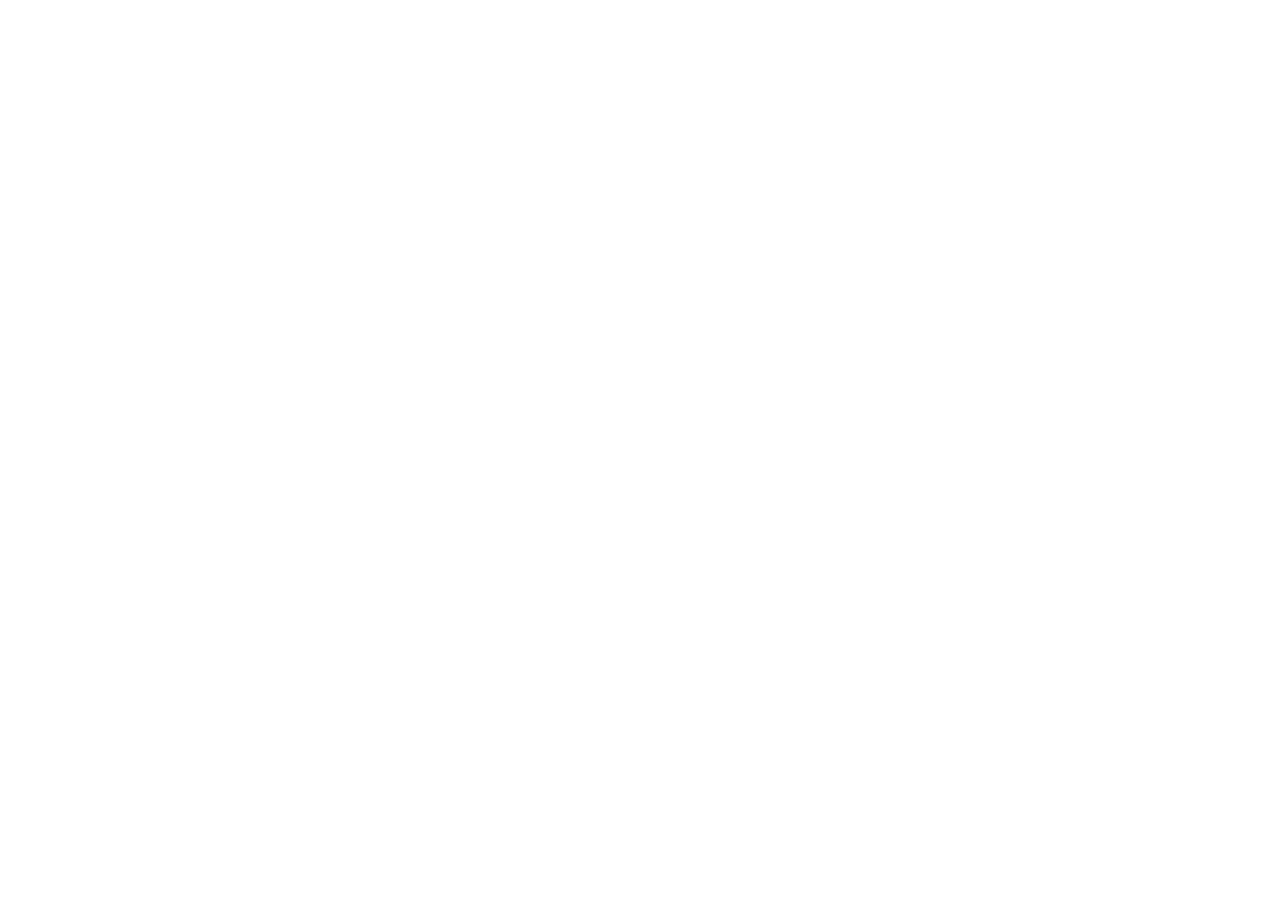
==== youtube.html @ 15f756dc "ATUALIZAR" ====
<!DOCTYPE html>
<html lang="pt-br">
<head>
    <meta charset="UTF-8">
    <link rel="stylesheet" href="youtube.css">
    <meta name="viewport" content="width=device-width, initial-scale=1.0">
    <title>Youtube</title>
</head>
<body>
    <div class="container">
        <header class="header">
            
        </header>
        <main class="main">

        </main>
        <aside class="aside">

        </aside>
        <footer class="footer">

        </footer>  
    </div>
    
</body>
</html>
---- youtube.css ----
body{
    margin: 0;
    font-family: arial, sans-serif;
}
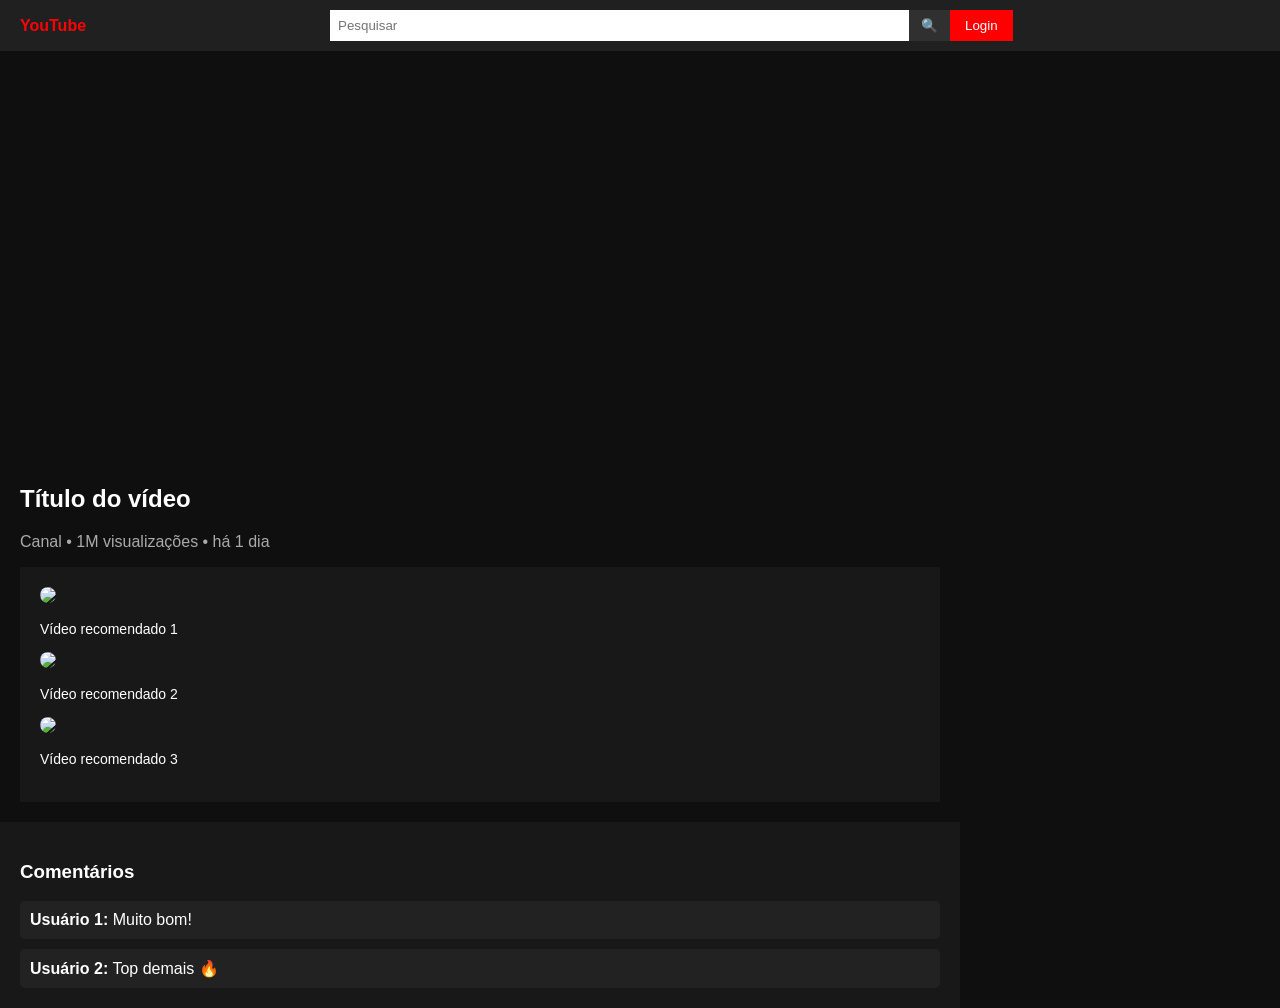
==== commit 5022e5b4: "atualizado" ====
--- a/youtube.html
+++ b/youtube.html
@@ -1,26 +1,77 @@
 <!DOCTYPE html>
 <html lang="pt-br">
 <head>
-    <meta charset="UTF-8">
-    <link rel="stylesheet" href="youtube.css">
-    <meta name="viewport" content="width=device-width, initial-scale=1.0">
-    <title>Youtube</title>
+  <meta charset="UTF-8">
+  <title>Clone YouTube</title>
+  <link rel="stylesheet" href="youtube.css">
 </head>
 <body>
-    <div class="container">
-        <header class="header">
-            
-        </header>
-        <main class="main">
 
-        </main>
-        <aside class="aside">
+  <div class="container">
 
-        </aside>
-        <footer class="footer">
+    <!-- HEADER -->
+    <header class="header">
+      <div class="logo">YouTube</div>
 
-        </footer>  
-    </div>
-    
+      <div class="search">
+        <input type="text" placeholder="Pesquisar">
+        <button>🔍</button>
+      </div>
+
+      <div class="login">
+        <button>Login</button>
+      </div>
+    </header>
+
+    <!-- MAIN -->
+    <main class="main">
+      <div class="video">
+        <iframe 
+          src="https://www.youtube.com/embed/dQw4w9WgXcQ"
+          frameborder="0"
+          allowfullscreen>
+        </iframe>
+
+        <h2>Título do vídeo</h2>
+        <p>Canal • 1M visualizações • há 1 dia</p>
+      </div>
+
+      <!-- SIDEBAR -->
+      <aside class="sidebar">
+
+        <div class="card">
+          <img src="https://i.ytimg.com/vi/dQw4w9WgXcQ/hqdefault.jpg">
+          <p>Vídeo recomendado 1</p>
+        </div>
+
+        <div class="card">
+          <img src="https://i.ytimg.com/vi/3JZ_D3ELwOQ/hqdefault.jpg">
+          <p>Vídeo recomendado 2</p>
+        </div>
+
+        <div class="card">
+          <img src="https://i.ytimg.com/vi/tgbNymZ7vqY/hqdefault.jpg">
+          <p>Vídeo recomendado 3</p>
+        </div>
+
+      </aside>
+    </main>
+
+    <!-- FOOTER -->
+    <footer class="footer">
+      <h3>Comentários</h3>
+
+      <div class="comment">
+        <strong>Usuário 1:</strong> Muito bom!
+      </div>
+
+      <div class="comment">
+        <strong>Usuário 2:</strong> Top demais 🔥
+      </div>
+
+    </footer>
+
+  </div>
+
 </body>
 </html>
--- a/youtube.css
+++ b/youtube.css
@@ -1,4 +1,116 @@
-body{
-    margin: 0;
-    font-family: arial, sans-serif;
+body {
+  margin: 0;
+  font-family: Arial, sans-serif;
+  background: #0f0f0f;
+  color: white;
+}
+
+.container {
+  display: grid;
+  grid-template-areas:
+    "header header"
+    "main sidebar"
+    "footer sidebar";
+
+  grid-template-columns: 3fr 1fr;
+  grid-template-rows: auto 1fr auto;
+
+  height: 100vh;
+}
+
+/* HEADER */
+.header {
+  grid-area: header;
+  display: grid;
+  grid-template-columns: 1fr 2fr 1fr;
+  align-items: center;
+  padding: 10px 20px;
+  background: #202020;
+}
+
+.logo {
+  font-weight: bold;
+  color: red;
+}
+
+.search {
+  display: flex;
+}
+
+.search input {
+  width: 100%;
+  padding: 8px;
+  border: none;
+  outline: none;
+}
+
+.search button {
+  padding: 8px 12px;
+  border: none;
+  background: #303030;
+  color: white;
+  cursor: pointer;
+}
+
+.login button {
+  padding: 8px 15px;
+  background: red;
+  border: none;
+  color: white;
+  cursor: pointer;
+}
+
+/* MAIN */
+.main {
+  grid-area: main;
+  padding: 20px;
+}
+
+.video iframe {
+  width: 100%;
+  height: 400px;
+  border-radius: 10px;
+}
+
+.video h2 {
+  margin-top: 10px;
+}
+
+.video p {
+  color: #aaa;
+}
+
+/* SIDEBAR */
+.sidebar {
+  grid-area: sidebar;
+  padding: 20px;
+  background: #181818;
+}
+
+.card {
+  margin-bottom: 15px;
+  cursor: pointer;
+}
+
+.card img {
+  width: 100%;
+  border-radius: 8px;
+}
+
+.card p {
+  font-size: 14px;
+}
+
+/* FOOTER */
+.footer {
+  grid-area: footer;
+  padding: 20px;
+  background: #181818;
+}
+
+.comment {
+  margin-top: 10px;
+  padding: 10px;
+  background: #222;
+  border-radius: 5px;
 }
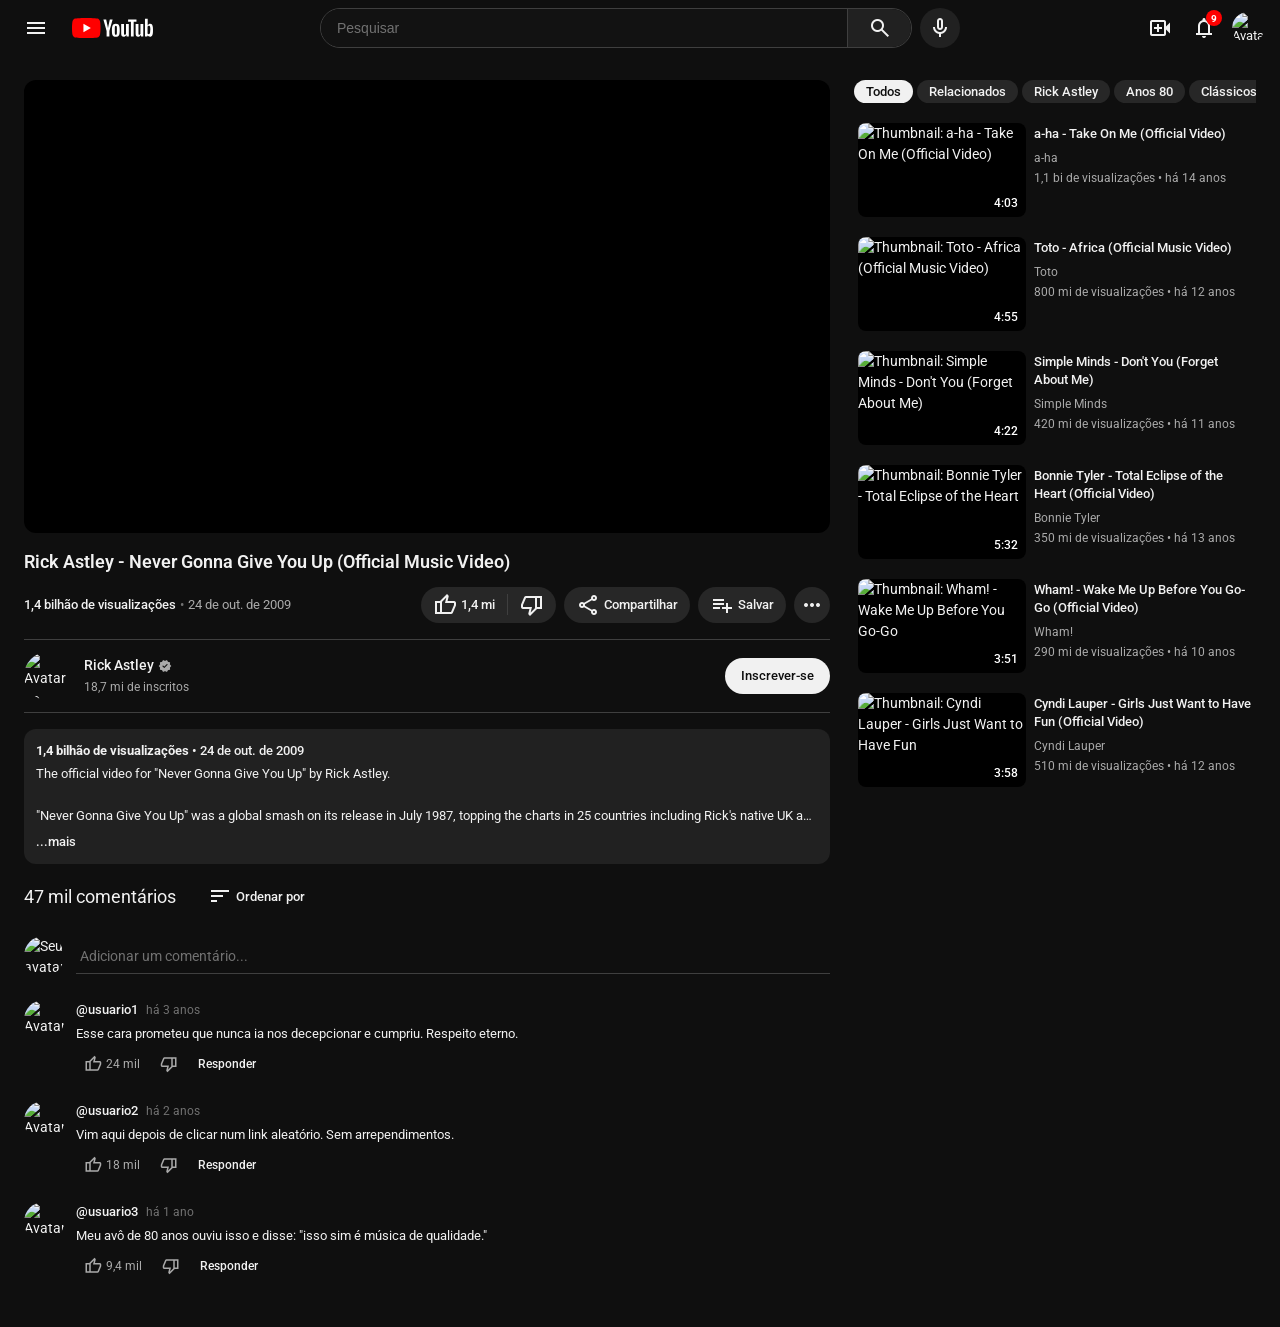
==== commit 7a5b5a15: "refactor: melhoria completa do clone YouTube - Reescrita total do HTML com semântica correta (nav, m" ====
--- a/youtube.html
+++ b/youtube.html
@@ -1,77 +1,689 @@
 <!DOCTYPE html>
-<html lang="pt-br">
+<!--
+  ============================================================
+  Clone YouTube — Página de Reprodução de Vídeo
+  ============================================================
+  Autor: matheuscerquei
+  Descrição: Recriação fiel da interface do YouTube (modo escuro),
+             incluindo navbar, player, informações do canal,
+             ações (like/dislike/compartilhar), sidebar de
+             vídeos recomendados e seção de comentários.
+  Tecnologias: HTML5 semântico + CSS3 (arquivo youtube.css)
+  ============================================================
+-->
+<html lang="pt-BR">
 <head>
+  <!-- Codificação de caracteres e compatibilidade com navegadores modernos -->
   <meta charset="UTF-8">
-  <title>Clone YouTube</title>
+  <meta name="viewport" content="width=device-width, initial-scale=1.0">
+
+  <!-- Título da aba do navegador -->
+  <title>Rick Astley - Never Gonna Give You Up — YouTube</title>
+
+  <!-- Ícone da aba (favicon) usando a logo oficial do YouTube via CDN -->
+  <link rel="icon" href="https://www.youtube.com/favicon.ico" type="image/x-icon">
+
+  <!-- Fonte Roboto, usada pelo YouTube, importada do Google Fonts -->
+  <link rel="preconnect" href="https://fonts.googleapis.com">
+  <link rel="stylesheet" href="https://fonts.googleapis.com/css2?family=Roboto:wght@300;400;500;700&display=swap">
+
+  <!-- Ícones Material Symbols (Google Icons), utilizados nos botões da interface -->
+  <link rel="stylesheet" href="https://fonts.googleapis.com/css2?family=Material+Symbols+Outlined:opsz,wght,FILL,GRAD@20..48,100..700,0..1,-50..200">
+
+  <!-- Folha de estilos principal do projeto -->
   <link rel="stylesheet" href="youtube.css">
 </head>
+
 <body>
 
-  <div class="container">
-
-    <!-- HEADER -->
-    <header class="header">
-      <div class="logo">YouTube</div>
-
-      <div class="search">
-        <input type="text" placeholder="Pesquisar">
-        <button>🔍</button>
+  <!-- ============================================================
+       NAVBAR — Barra de navegação superior fixa
+       Contém: menu hambúrguer, logo, barra de pesquisa e ações do usuário
+       ============================================================ -->
+  <nav class="navbar" role="navigation" aria-label="Navegação principal">
+
+    <!-- Lado esquerdo: botão de menu e logo do YouTube -->
+    <div class="navbar__left">
+      <!-- Botão hambúrguer que abre/fecha o menu lateral (sidebar de navegação) -->
+      <button class="navbar__menu-btn" aria-label="Menu principal" title="Menu principal">
+        <span class="material-symbols-outlined">menu</span>
+      </button>
+
+      <!-- Logo do YouTube: ícone SVG vermelho + texto "YouTube" -->
+      <a href="#" class="navbar__logo" aria-label="YouTube - Página inicial">
+        <!-- Ícone SVG da logo do YouTube (triângulo de play dentro de retângulo vermelho) -->
+        <svg class="navbar__logo-icon" viewBox="0 0 90 20" aria-hidden="true">
+          <g>
+            <!-- Retângulo vermelho arredondado -->
+            <path fill="#FF0000" d="M27.9727 3.12324C27.6435 1.89323 26.6768 0.926623 25.4468 0.597366C23.2197 2.24288e-07 14.285 0 14.285 0C14.285 0 5.35042 2.24288e-07 3.12323 0.597366C1.89323 0.926623 0.926623 1.89323 0.597366 3.12324C2.24288e-07 5.35042 0 10 0 10C0 10 2.24288e-07 14.6496 0.597366 16.8768C0.926623 18.1068 1.89323 19.0734 3.12323 19.4026C5.35042 20 14.285 20 14.285 20C14.285 20 23.2197 20 25.4468 19.4026C26.6768 19.0734 27.6435 18.1068 27.9727 16.8768C28.5701 14.6496 28.5701 10 28.5701 10C28.5701 10 28.5677 5.35042 27.9727 3.12324Z"/>
+            <!-- Triângulo branco de play -->
+            <path fill="#FFFFFF" d="M11.4253 14.2854L18.8477 10.0004L11.4253 5.71533V14.2854Z"/>
+          </g>
+          <!-- Texto "YouTube" ao lado do ícone -->
+          <g fill="#FFFFFF">
+            <path d="M34.6024 13.0036L31.3945 1.41846H34.1932L35.3174 6.6701C35.6043 7.96361 35.8136 9.06662 35.95 9.97913H36.0323C36.1264 9.32532 36.3381 8.22937 36.665 6.68892L37.8291 1.41846H40.6278L37.3799 13.0036V18.561H34.6001V13.0036H34.6024Z"/>
+            <path d="M41.4697 18.1937C40.9053 17.8127 40.5031 17.22 40.2632 16.4157C40.0257 15.6114 39.9058 14.5437 39.9058 13.2078V11.3898C39.9058 10.0422 40.0422 8.96111 40.315 8.14562C40.5878 7.33013 41.0135 6.73138 41.592 6.35937C42.1706 5.98735 42.9302 5.80135 43.871 5.80135C44.7976 5.80135 45.5384 5.98735 46.0981 6.35937C46.6555 6.73138 47.0647 7.33013 47.3233 8.14562C47.5819 8.96111 47.7113 10.0422 47.7113 11.3898V13.2078C47.7113 14.5437 47.5842 15.6161 47.3303 16.4251C47.0764 17.2365 46.6695 17.8292 46.1097 18.2049C45.5476 18.5829 44.7976 18.7713 43.8569 18.7713C42.8862 18.7736 42.1211 18.5806 41.4697 18.1937ZM44.6353 16.2323C44.7999 15.8231 44.8822 15.1575 44.8822 14.2309V10.3292C44.8822 9.43077 44.7999 8.77225 44.6353 8.35078C44.4731 7.9293 44.2026 7.71806 43.8357 7.71806C43.4781 7.71806 43.2169 7.9293 43.0499 8.35078C42.8829 8.77225 42.7982 9.43077 42.7982 10.3292V14.2309C42.7982 15.1575 42.8759 15.8254 43.0287 16.2323C43.1816 16.6415 43.4451 16.8473 43.8169 16.8473C44.2026 16.8473 44.4708 16.6415 44.6353 16.2323Z"/>
+            <path d="M56.8154 18.5634H54.6094L54.3648 17.03H54.3037C53.7039 18.1871 52.8055 18.7656 51.6061 18.7656C50.7759 18.7656 50.1621 18.4928 49.767 17.9496C49.3719 17.4039 49.1743 16.5526 49.1743 15.3955V6.03751H51.9942V15.2308C51.9942 15.7906 52.0553 16.188 52.1776 16.4256C52.2999 16.6631 52.5045 16.783 52.7914 16.783C53.036 16.783 53.2712 16.7078 53.497 16.5573C53.7228 16.4067 53.8874 16.2162 53.9979 15.9858V6.03516H56.8154V18.5634Z"/>
+            <path d="M64.4755 3.68758H61.6768V18.5629H58.9181V3.68758H56.1194V1.42041H64.4755V3.68758Z"/>
+            <path d="M71.2768 18.5634H69.0708L68.8262 17.03H68.7651C68.1654 18.1871 67.267 18.7656 66.0675 18.7656C65.2373 18.7656 64.6235 18.4928 64.2284 17.9496C63.8333 17.4039 63.6357 16.5526 63.6357 15.3955V6.03751H66.4556V15.2308C66.4556 15.7906 66.5167 16.188 66.639 16.4256C66.7613 16.6631 66.9659 16.783 67.2529 16.783C67.4974 16.783 67.7326 16.7078 67.9584 16.5573C68.1842 16.4067 68.3488 16.2162 68.4593 15.9858V6.03516H71.2768V18.5634Z"/>
+            <path d="M80.609 8.0387C80.4373 7.24849 80.1621 6.67134 79.7812 6.31012C79.4002 5.94891 78.8757 5.7683 78.2078 5.7683C77.6904 5.7683 77.2059 5.91616 76.7567 6.21187C76.3075 6.50758 75.9594 6.89937 75.7148 7.38727H75.6937V0.785645H72.9773V18.5608H75.3056L75.5925 17.3755H75.6537C75.8724 17.7988 76.1993 18.1304 76.6344 18.3703C77.0695 18.6102 77.554 18.7289 78.0855 18.7289C79.1064 18.7289 79.8435 18.2339 80.2996 17.2414C80.7557 16.2512 80.9838 14.7165 80.9838 12.6352V11.3898C80.9814 9.94167 80.8591 8.82892 80.609 8.0387ZM78.1921 12.4727C78.1921 13.3993 78.1475 14.1372 78.0584 14.6798C77.9693 15.2247 77.8094 15.6171 77.5783 15.8594C77.3495 16.1017 77.0412 16.2229 76.6580 16.2229C76.4299 16.2229 76.2161 16.1712 76.0185 16.0703C75.8209 15.9694 75.6584 15.8165 75.5337 15.6076V8.93113C75.6396 8.59079 75.8268 8.30919 76.0985 8.09089C76.3679 7.87259 76.6626 7.76344 76.9824 7.76344C77.3541 7.76344 77.6351 7.88671 77.8256 8.13325C78.0161 8.37979 78.1475 8.79420 78.2231 9.38054C78.2987 9.96687 78.3363 10.8207 78.3363 11.9401L78.1921 12.4727Z"/>
+          </g>
+        </svg>
+      </a>
+    </div>
+
+    <!-- Centro: barra de pesquisa com botão de busca e microfone -->
+    <div class="navbar__center">
+      <form class="navbar__search" role="search" aria-label="Pesquisar no YouTube">
+        <!-- Campo de texto para digitar a pesquisa -->
+        <input
+          class="navbar__search-input"
+          type="search"
+          placeholder="Pesquisar"
+          aria-label="Pesquisar"
+          autocomplete="off"
+        >
+        <!-- Botão de envio da pesquisa -->
+        <button class="navbar__search-btn" type="submit" aria-label="Pesquisar">
+          <span class="material-symbols-outlined">search</span>
+        </button>
+      </form>
+
+      <!-- Botão de pesquisa por voz (microfone) -->
+      <button class="navbar__mic-btn" aria-label="Pesquisar com sua voz" title="Pesquisar com sua voz">
+        <span class="material-symbols-outlined">mic</span>
+      </button>
+    </div>
+
+    <!-- Lado direito: ações do usuário (criar, notificações, perfil) -->
+    <div class="navbar__right">
+      <!-- Botão para criar/enviar vídeo -->
+      <button class="navbar__icon-btn" aria-label="Criar" title="Criar">
+        <span class="material-symbols-outlined">video_call</span>
+      </button>
+
+      <!-- Botão de notificações com badge de contagem -->
+      <button class="navbar__icon-btn navbar__icon-btn--notification" aria-label="Notificações" title="Notificações">
+        <span class="material-symbols-outlined">notifications</span>
+        <!-- Badge indicando quantidade de notificações não lidas -->
+        <span class="navbar__notification-badge" aria-label="9 notificações não lidas">9</span>
+      </button>
+
+      <!-- Avatar do usuário (foto de perfil) -->
+      <button class="navbar__avatar" aria-label="Conta do Google: Usuário" title="Conta do Google">
+        <!-- Imagem de avatar genérica; em produção seria a foto do usuário logado -->
+        <img
+          src="https://yt3.ggpht.com/ytc/AIdro_kVbGiJMNHNpMnMNGqCQPGLFGDKFEuL_-YkTsJf=s32-c-k-c0x00ffffff-no-rj"
+          alt="Avatar do usuário"
+          width="32"
+          height="32"
+        >
+      </button>
+    </div>
+  </nav>
+  <!-- FIM DA NAVBAR -->
+
+
+  <!-- ============================================================
+       LAYOUT PRINCIPAL — Área de conteúdo abaixo da navbar
+       Dividida em: coluna principal (vídeo + info) e sidebar (recomendados)
+       ============================================================ -->
+  <div class="layout">
+
+    <!-- ============================================================
+         COLUNA PRINCIPAL — Player de vídeo, informações e comentários
+         ============================================================ -->
+    <main class="main-content" role="main">
+
+      <!-- ---- PLAYER DE VÍDEO ---- -->
+      <section class="player" aria-label="Player de vídeo">
+        <!--
+          Iframe do YouTube embed.
+          - allow: permissões necessárias para o player funcionar corretamente
+          - allowfullscreen: permite tela cheia
+          - loading="lazy": carrega o iframe somente quando visível (performance)
+        -->
+        <iframe
+          class="player__iframe"
+          src="https://www.youtube.com/embed/dQw4w9WgXcQ?rel=0&modestbranding=1"
+          title="Rick Astley - Never Gonna Give You Up (Official Music Video)"
+          allow="accelerometer; autoplay; clipboard-write; encrypted-media; gyroscope; picture-in-picture; web-share"
+          allowfullscreen
+          loading="lazy"
+        ></iframe>
+      </section>
+      <!-- FIM DO PLAYER -->
+
+
+      <!-- ---- INFORMAÇÕES DO VÍDEO ---- -->
+      <section class="video-info" aria-label="Informações do vídeo">
+
+        <!-- Título do vídeo -->
+        <h1 class="video-info__title">
+          Rick Astley - Never Gonna Give You Up (Official Music Video)
+        </h1>
+
+        <!-- Linha de metadados: visualizações, data e botões de ação -->
+        <div class="video-info__meta-row">
+
+          <!-- Metadados: visualizações e data de publicação -->
+          <div class="video-info__stats">
+            <span class="video-info__views">1,4 bilhão de visualizações</span>
+            <span class="video-info__separator" aria-hidden="true">•</span>
+            <span class="video-info__date">24 de out. de 2009</span>
+          </div>
+
+          <!-- Botões de ação: like, dislike, compartilhar, salvar, mais opções -->
+          <div class="video-info__actions" role="group" aria-label="Ações do vídeo">
+
+            <!-- Grupo like/dislike (ficam juntos no mesmo pill) -->
+            <div class="action-pill" role="group" aria-label="Avaliar vídeo">
+              <!-- Botão de curtir (like) -->
+              <button class="action-pill__btn action-pill__btn--like" aria-label="Gostei" title="Gostei deste vídeo">
+                <span class="material-symbols-outlined" aria-hidden="true">thumb_up</span>
+                <span class="action-pill__label">1,4 mi</span>
+              </button>
+              <!-- Divisor visual entre like e dislike -->
+              <div class="action-pill__divider" aria-hidden="true"></div>
+              <!-- Botão de não curtir (dislike) -->
+              <button class="action-pill__btn action-pill__btn--dislike" aria-label="Não gostei" title="Não gostei deste vídeo">
+                <span class="material-symbols-outlined" aria-hidden="true">thumb_down</span>
+              </button>
+            </div>
+
+            <!-- Botão de compartilhar -->
+            <button class="action-btn" aria-label="Compartilhar" title="Compartilhar">
+              <span class="material-symbols-outlined" aria-hidden="true">share</span>
+              <span class="action-btn__label">Compartilhar</span>
+            </button>
+
+            <!-- Botão de salvar em playlist -->
+            <button class="action-btn" aria-label="Salvar" title="Salvar em playlist">
+              <span class="material-symbols-outlined" aria-hidden="true">playlist_add</span>
+              <span class="action-btn__label">Salvar</span>
+            </button>
+
+            <!-- Botão de mais opções (...) -->
+            <button class="action-btn action-btn--icon-only" aria-label="Mais ações" title="Mais ações">
+              <span class="material-symbols-outlined" aria-hidden="true">more_horiz</span>
+            </button>
+
+          </div>
+        </div>
+      </section>
+      <!-- FIM DAS INFORMAÇÕES DO VÍDEO -->
+
+
+      <!-- ---- INFORMAÇÕES DO CANAL ---- -->
+      <section class="channel-info" aria-label="Informações do canal">
+
+        <!-- Avatar e nome do canal -->
+        <div class="channel-info__left">
+          <!-- Foto de perfil do canal -->
+          <a href="#" class="channel-info__avatar-link" aria-label="Canal: Rick Astley">
+            <img
+              class="channel-info__avatar"
+              src="https://yt3.ggpht.com/ytc/AIdro_m3GjrpnLEBVKVGQGGpq8SXBSaHbN_Ue-Qdl2Gy=s48-c-k-c0x00ffffff-no-rj"
+              alt="Avatar do canal Rick Astley"
+              width="48"
+              height="48"
+            >
+          </a>
+
+          <!-- Nome do canal e contagem de inscritos -->
+          <div class="channel-info__details">
+            <a href="#" class="channel-info__name" aria-label="Canal Rick Astley">
+              Rick Astley
+              <!-- Ícone de canal verificado -->
+              <span class="material-symbols-outlined channel-info__verified" aria-label="Canal verificado" title="Canal verificado">verified</span>
+            </a>
+            <span class="channel-info__subscribers">18,7 mi de inscritos</span>
+          </div>
+        </div>
+
+        <!-- Botão de inscrever-se -->
+        <div class="channel-info__right">
+          <button class="subscribe-btn" aria-label="Inscrever-se no canal Rick Astley">
+            Inscrever-se
+          </button>
+        </div>
+
+      </section>
+      <!-- FIM DAS INFORMAÇÕES DO CANAL -->
+
+
+      <!-- ---- DESCRIÇÃO DO VÍDEO ---- -->
+      <section class="description" aria-label="Descrição do vídeo">
+        <!-- Caixa de descrição expansível (clicável para mostrar mais) -->
+        <div class="description__box" id="descriptionBox" role="button" tabindex="0" aria-expanded="false" aria-label="Expandir descrição">
+
+          <!-- Linha de metadados resumidos dentro da descrição -->
+          <p class="description__meta">
+            <strong>1,4 bilhão de visualizações</strong>
+            <span aria-hidden="true"> • </span>
+            <span>24 de out. de 2009</span>
+          </p>
+
+          <!-- Texto da descrição (truncado por padrão via CSS) -->
+          <p class="description__text">
+            The official video for "Never Gonna Give You Up" by Rick Astley.<br><br>
+            "Never Gonna Give You Up" was a global smash on its release in July 1987, topping the charts in 25 countries including Rick's native UK and the US Billboard Hot 100. It also won the Brit Award for Best British Single in 1988.<br><br>
+            Subscribe to the official Rick Astley YouTube channel: <a href="#" class="description__link">https://RickAstley.lnk.to/YTSubID</a><br><br>
+            Follow Rick Astley:<br>
+            Facebook: <a href="#" class="description__link">https://RickAstley.lnk.to/FBFollowID</a><br>
+            Twitter/X: <a href="#" class="description__link">https://RickAstley.lnk.to/TwitterID</a><br>
+            Instagram: <a href="#" class="description__link">https://RickAstley.lnk.to/InstagramID</a>
+          </p>
+
+          <!-- Botão "mostrar mais" / "mostrar menos" -->
+          <button class="description__toggle" aria-controls="descriptionBox" onclick="toggleDescription()">
+            <span class="description__toggle-text">...mais</span>
+          </button>
+        </div>
+      </section>
+      <!-- FIM DA DESCRIÇÃO -->
+
+
+      <!-- ---- SEÇÃO DE COMENTÁRIOS ---- -->
+      <section class="comments" aria-label="Comentários">
+
+        <!-- Cabeçalho da seção com contagem e ordenação -->
+        <div class="comments__header">
+          <h2 class="comments__count">47 mil comentários</h2>
+          <!-- Botão de ordenação dos comentários -->
+          <button class="comments__sort-btn" aria-label="Ordenar comentários">
+            <span class="material-symbols-outlined" aria-hidden="true">sort</span>
+            Ordenar por
+          </button>
+        </div>
+
+        <!-- Campo para adicionar um novo comentário -->
+        <div class="comments__add">
+          <!-- Avatar do usuário logado -->
+          <img
+            class="comments__user-avatar"
+            src="https://yt3.ggpht.com/ytc/AIdro_kVbGiJMNHNpMnMNGqCQPGLFGDKFEuL_-YkTsJf=s32-c-k-c0x00ffffff-no-rj"
+            alt="Seu avatar"
+            width="40"
+            height="40"
+          >
+          <!-- Input de texto para digitar o comentário -->
+          <input
+            class="comments__input"
+            type="text"
+            placeholder="Adicionar um comentário..."
+            aria-label="Adicionar um comentário"
+          >
+        </div>
+
+        <!-- Lista de comentários -->
+        <ul class="comments__list" aria-label="Lista de comentários">
+
+          <!-- ---- Comentário 1 ---- -->
+          <li class="comment-item">
+            <!-- Avatar do autor do comentário -->
+            <img
+              class="comment-item__avatar"
+              src="https://yt3.ggpht.com/ytc/AIdro_nJCBdnLBBVBjZAGzLh9kKHKJFMSqYHVBCCRoI=s32-c-k-c0x00ffffff-no-rj"
+              alt="Avatar de @usuario1"
+              width="40"
+              height="40"
+            >
+            <!-- Conteúdo do comentário -->
+            <div class="comment-item__body">
+              <!-- Linha de cabeçalho: nome do usuário e data -->
+              <div class="comment-item__header">
+                <span class="comment-item__author">@usuario1</span>
+                <span class="comment-item__date">há 3 anos</span>
+              </div>
+              <!-- Texto do comentário -->
+              <p class="comment-item__text">
+                Esse cara prometeu que nunca ia nos decepcionar e cumpriu. Respeito eterno.
+              </p>
+              <!-- Ações do comentário: like, dislike e responder -->
+              <div class="comment-item__actions">
+                <button class="comment-item__action-btn" aria-label="Gostei deste comentário">
+                  <span class="material-symbols-outlined" aria-hidden="true">thumb_up</span>
+                  <span>24 mil</span>
+                </button>
+                <button class="comment-item__action-btn" aria-label="Não gostei deste comentário">
+                  <span class="material-symbols-outlined" aria-hidden="true">thumb_down</span>
+                </button>
+                <button class="comment-item__reply-btn">Responder</button>
+              </div>
+            </div>
+          </li>
+          <!-- FIM DO COMENTÁRIO 1 -->
+
+          <!-- ---- Comentário 2 ---- -->
+          <li class="comment-item">
+            <img
+              class="comment-item__avatar"
+              src="https://yt3.ggpht.com/ytc/AIdro_m8KkNvhBQQHDDSJLzA4Kn2FkFHNpMnMNGqCQPG=s32-c-k-c0x00ffffff-no-rj"
+              alt="Avatar de @usuario2"
+              width="40"
+              height="40"
+            >
+            <div class="comment-item__body">
+              <div class="comment-item__header">
+                <span class="comment-item__author">@usuario2</span>
+                <span class="comment-item__date">há 2 anos</span>
+              </div>
+              <p class="comment-item__text">
+                Vim aqui depois de clicar num link aleatório. Sem arrependimentos.
+              </p>
+              <div class="comment-item__actions">
+                <button class="comment-item__action-btn" aria-label="Gostei deste comentário">
+                  <span class="material-symbols-outlined" aria-hidden="true">thumb_up</span>
+                  <span>18 mil</span>
+                </button>
+                <button class="comment-item__action-btn" aria-label="Não gostei deste comentário">
+                  <span class="material-symbols-outlined" aria-hidden="true">thumb_down</span>
+                </button>
+                <button class="comment-item__reply-btn">Responder</button>
+              </div>
+            </div>
+          </li>
+          <!-- FIM DO COMENTÁRIO 2 -->
+
+          <!-- ---- Comentário 3 ---- -->
+          <li class="comment-item">
+            <img
+              class="comment-item__avatar"
+              src="https://yt3.ggpht.com/ytc/AIdro_nJCBdnLBBVBjZAGzLh9kKHKJFMSqYHVBCCRoI=s32-c-k-c0x00ffffff-no-rj"
+              alt="Avatar de @usuario3"
+              width="40"
+              height="40"
+            >
+            <div class="comment-item__body">
+              <div class="comment-item__header">
+                <span class="comment-item__author">@usuario3</span>
+                <span class="comment-item__date">há 1 ano</span>
+              </div>
+              <p class="comment-item__text">
+                Meu avô de 80 anos ouviu isso e disse: "isso sim é música de qualidade."
+              </p>
+              <div class="comment-item__actions">
+                <button class="comment-item__action-btn" aria-label="Gostei deste comentário">
+                  <span class="material-symbols-outlined" aria-hidden="true">thumb_up</span>
+                  <span>9,4 mil</span>
+                </button>
+                <button class="comment-item__action-btn" aria-label="Não gostei deste comentário">
+                  <span class="material-symbols-outlined" aria-hidden="true">thumb_down</span>
+                </button>
+                <button class="comment-item__reply-btn">Responder</button>
+              </div>
+            </div>
+          </li>
+          <!-- FIM DO COMENTÁRIO 3 -->
+
+        </ul>
+      </section>
+      <!-- FIM DOS COMENTÁRIOS -->
+
+    </main>
+    <!-- FIM DA COLUNA PRINCIPAL -->
+
+
+    <!-- ============================================================
+         SIDEBAR — Vídeos recomendados / relacionados
+         ============================================================ -->
+    <aside class="sidebar" role="complementary" aria-label="Vídeos recomendados">
+
+      <!-- Filtros de categoria (chips de navegação) -->
+      <div class="sidebar__chips" role="list" aria-label="Filtros de vídeos relacionados">
+        <button class="chip chip--active" role="listitem">Todos</button>
+        <button class="chip" role="listitem">Relacionados</button>
+        <button class="chip" role="listitem">Rick Astley</button>
+        <button class="chip" role="listitem">Anos 80</button>
+        <button class="chip" role="listitem">Clássicos</button>
       </div>
 
-      <div class="login">
-        <button>Login</button>
-      </div>
-    </header>
-
-    <!-- MAIN -->
-    <main class="main">
-      <div class="video">
-        <iframe 
-          src="https://www.youtube.com/embed/dQw4w9WgXcQ"
-          frameborder="0"
-          allowfullscreen>
-        </iframe>
-
-        <h2>Título do vídeo</h2>
-        <p>Canal • 1M visualizações • há 1 dia</p>
-      </div>
-
-      <!-- SIDEBAR -->
-      <aside class="sidebar">
-
-        <div class="card">
-          <img src="https://i.ytimg.com/vi/dQw4w9WgXcQ/hqdefault.jpg">
-          <p>Vídeo recomendado 1</p>
-        </div>
-
-        <div class="card">
-          <img src="https://i.ytimg.com/vi/3JZ_D3ELwOQ/hqdefault.jpg">
-          <p>Vídeo recomendado 2</p>
-        </div>
-
-        <div class="card">
-          <img src="https://i.ytimg.com/vi/tgbNymZ7vqY/hqdefault.jpg">
-          <p>Vídeo recomendado 3</p>
-        </div>
-
-      </aside>
-    </main>
-
-    <!-- FOOTER -->
-    <footer class="footer">
-      <h3>Comentários</h3>
-
-      <div class="comment">
-        <strong>Usuário 1:</strong> Muito bom!
-      </div>
-
-      <div class="comment">
-        <strong>Usuário 2:</strong> Top demais 🔥
-      </div>
-
-    </footer>
+      <!--
+        Lista de vídeos recomendados.
+        Cada card contém: thumbnail, título, nome do canal, visualizações e data.
+        Estrutura fiel ao layout de sidebar do YouTube.
+      -->
+
+      <!-- ---- Card de vídeo recomendado 1 ---- -->
+      <article class="rec-card" aria-label="Vídeo recomendado: Take On Me">
+        <a href="#" class="rec-card__thumb-link" tabindex="-1" aria-hidden="true">
+          <!-- Thumbnail do vídeo recomendado -->
+          <div class="rec-card__thumb-wrapper">
+            <img
+              class="rec-card__thumb"
+              src="https://i.ytimg.com/vi/djV11Xbc914/hqdefault.jpg"
+              alt="Thumbnail: a-ha - Take On Me (Official Video)"
+              loading="lazy"
+            >
+            <!-- Duração do vídeo exibida sobre a thumbnail -->
+            <span class="rec-card__duration" aria-label="Duração: 4 minutos e 3 segundos">4:03</span>
+          </div>
+        </a>
+        <!-- Informações textuais do vídeo -->
+        <div class="rec-card__info">
+          <a href="#" class="rec-card__title">a-ha - Take On Me (Official Video)</a>
+          <a href="#" class="rec-card__channel">a-ha</a>
+          <p class="rec-card__meta">
+            <span>1,1 bi de visualizações</span>
+            <span aria-hidden="true"> • </span>
+            <span>há 14 anos</span>
+          </p>
+        </div>
+      </article>
+
+      <!-- ---- Card de vídeo recomendado 2 ---- -->
+      <article class="rec-card" aria-label="Vídeo recomendado: Toto Africa">
+        <a href="#" class="rec-card__thumb-link" tabindex="-1" aria-hidden="true">
+          <div class="rec-card__thumb-wrapper">
+            <img
+              class="rec-card__thumb"
+              src="https://i.ytimg.com/vi/FTQbiNvZqaY/hqdefault.jpg"
+              alt="Thumbnail: Toto - Africa (Official Music Video)"
+              loading="lazy"
+            >
+            <span class="rec-card__duration" aria-label="Duração: 4 minutos e 55 segundos">4:55</span>
+          </div>
+        </a>
+        <div class="rec-card__info">
+          <a href="#" class="rec-card__title">Toto - Africa (Official Music Video)</a>
+          <a href="#" class="rec-card__channel">Toto</a>
+          <p class="rec-card__meta">
+            <span>800 mi de visualizações</span>
+            <span aria-hidden="true"> • </span>
+            <span>há 12 anos</span>
+          </p>
+        </div>
+      </article>
+
+      <!-- ---- Card de vídeo recomendado 3 ---- -->
+      <article class="rec-card" aria-label="Vídeo recomendado: Don't You Forget About Me">
+        <a href="#" class="rec-card__thumb-link" tabindex="-1" aria-hidden="true">
+          <div class="rec-card__thumb-wrapper">
+            <img
+              class="rec-card__thumb"
+              src="https://i.ytimg.com/vi/CdqoNKCCt7A/hqdefault.jpg"
+              alt="Thumbnail: Simple Minds - Don't You (Forget About Me)"
+              loading="lazy"
+            >
+            <span class="rec-card__duration" aria-label="Duração: 4 minutos e 22 segundos">4:22</span>
+          </div>
+        </a>
+        <div class="rec-card__info">
+          <a href="#" class="rec-card__title">Simple Minds - Don't You (Forget About Me)</a>
+          <a href="#" class="rec-card__channel">Simple Minds</a>
+          <p class="rec-card__meta">
+            <span>420 mi de visualizações</span>
+            <span aria-hidden="true"> • </span>
+            <span>há 11 anos</span>
+          </p>
+        </div>
+      </article>
+
+      <!-- ---- Card de vídeo recomendado 4 ---- -->
+      <article class="rec-card" aria-label="Vídeo recomendado: Total Eclipse of the Heart">
+        <a href="#" class="rec-card__thumb-link" tabindex="-1" aria-hidden="true">
+          <div class="rec-card__thumb-wrapper">
+            <img
+              class="rec-card__thumb"
+              src="https://i.ytimg.com/vi/lcOxhH8N3Bo/hqdefault.jpg"
+              alt="Thumbnail: Bonnie Tyler - Total Eclipse of the Heart"
+              loading="lazy"
+            >
+            <span class="rec-card__duration" aria-label="Duração: 5 minutos e 32 segundos">5:32</span>
+          </div>
+        </a>
+        <div class="rec-card__info">
+          <a href="#" class="rec-card__title">Bonnie Tyler - Total Eclipse of the Heart (Official Video)</a>
+          <a href="#" class="rec-card__channel">Bonnie Tyler</a>
+          <p class="rec-card__meta">
+            <span>350 mi de visualizações</span>
+            <span aria-hidden="true"> • </span>
+            <span>há 13 anos</span>
+          </p>
+        </div>
+      </article>
+
+      <!-- ---- Card de vídeo recomendado 5 ---- -->
+      <article class="rec-card" aria-label="Vídeo recomendado: Wake Me Up Before You Go-Go">
+        <a href="#" class="rec-card__thumb-link" tabindex="-1" aria-hidden="true">
+          <div class="rec-card__thumb-wrapper">
+            <img
+              class="rec-card__thumb"
+              src="https://i.ytimg.com/vi/pITbnI0pSAA/hqdefault.jpg"
+              alt="Thumbnail: Wham! - Wake Me Up Before You Go-Go"
+              loading="lazy"
+            >
+            <span class="rec-card__duration" aria-label="Duração: 3 minutos e 51 segundos">3:51</span>
+          </div>
+        </a>
+        <div class="rec-card__info">
+          <a href="#" class="rec-card__title">Wham! - Wake Me Up Before You Go-Go (Official Video)</a>
+          <a href="#" class="rec-card__channel">Wham!</a>
+          <p class="rec-card__meta">
+            <span>290 mi de visualizações</span>
+            <span aria-hidden="true"> • </span>
+            <span>há 10 anos</span>
+          </p>
+        </div>
+      </article>
+
+      <!-- ---- Card de vídeo recomendado 6 ---- -->
+      <article class="rec-card" aria-label="Vídeo recomendado: Girls Just Want to Have Fun">
+        <a href="#" class="rec-card__thumb-link" tabindex="-1" aria-hidden="true">
+          <div class="rec-card__thumb-wrapper">
+            <img
+              class="rec-card__thumb"
+              src="https://i.ytimg.com/vi/PIb6AZdTr-A/hqdefault.jpg"
+              alt="Thumbnail: Cyndi Lauper - Girls Just Want to Have Fun"
+              loading="lazy"
+            >
+            <span class="rec-card__duration" aria-label="Duração: 3 minutos e 58 segundos">3:58</span>
+          </div>
+        </a>
+        <div class="rec-card__info">
+          <a href="#" class="rec-card__title">Cyndi Lauper - Girls Just Want to Have Fun (Official Video)</a>
+          <a href="#" class="rec-card__channel">Cyndi Lauper</a>
+          <p class="rec-card__meta">
+            <span>510 mi de visualizações</span>
+            <span aria-hidden="true"> • </span>
+            <span>há 12 anos</span>
+          </p>
+        </div>
+      </article>
+
+    </aside>
+    <!-- FIM DA SIDEBAR -->
 
   </div>
+  <!-- FIM DO LAYOUT PRINCIPAL -->
+
+
+  <!-- ============================================================
+       JAVASCRIPT — Interatividade básica da página
+       ============================================================ -->
+  <script>
+    /**
+     * toggleDescription
+     * Alterna a visibilidade da descrição do vídeo entre expandida e recolhida.
+     * Atualiza o texto do botão e o atributo aria-expanded para acessibilidade.
+     */
+    function toggleDescription() {
+      // Seleciona a caixa de descrição e o botão de toggle
+      const box = document.getElementById('descriptionBox');
+      const toggleText = box.querySelector('.description__toggle-text');
+
+      // Verifica o estado atual pela classe CSS
+      const isExpanded = box.classList.contains('description__box--expanded');
+
+      if (isExpanded) {
+        // Se estiver expandida, recolhe
+        box.classList.remove('description__box--expanded');
+        box.setAttribute('aria-expanded', 'false');
+        toggleText.textContent = '...mais';
+      } else {
+        // Se estiver recolhida, expande
+        box.classList.add('description__box--expanded');
+        box.setAttribute('aria-expanded', 'true');
+        toggleText.textContent = 'Mostrar menos';
+      }
+    }
+
+    /**
+     * Inicialização dos chips de filtro da sidebar.
+     * Ao clicar em um chip, remove a classe ativa dos demais e aplica ao clicado.
+     */
+    document.querySelectorAll('.chip').forEach(function(chip) {
+      chip.addEventListener('click', function() {
+        // Remove a classe ativa de todos os chips
+        document.querySelectorAll('.chip').forEach(function(c) {
+          c.classList.remove('chip--active');
+        });
+        // Aplica a classe ativa ao chip clicado
+        this.classList.add('chip--active');
+      });
+    });
+
+    /**
+     * Interatividade do botão de like.
+     * Alterna o estado "curtido" visualmente ao clicar.
+     */
+    const likeBtn = document.querySelector('.action-pill__btn--like');
+    if (likeBtn) {
+      likeBtn.addEventListener('click', function() {
+        this.classList.toggle('action-pill__btn--active');
+      });
+    }
+
+    /**
+     * Interatividade do botão de dislike.
+     * Alterna o estado "não curtido" visualmente ao clicar.
+     */
+    const dislikeBtn = document.querySelector('.action-pill__btn--dislike');
+    if (dislikeBtn) {
+      dislikeBtn.addEventListener('click', function() {
+        this.classList.toggle('action-pill__btn--active');
+      });
+    }
+
+    /**
+     * Interatividade do botão de inscrever-se.
+     * Alterna entre "Inscrever-se" e "Inscrito" ao clicar.
+     */
+    const subscribeBtn = document.querySelector('.subscribe-btn');
+    if (subscribeBtn) {
+      subscribeBtn.addEventListener('click', function() {
+        const isSubscribed = this.classList.contains('subscribe-btn--subscribed');
+        if (isSubscribed) {
+          this.classList.remove('subscribe-btn--subscribed');
+          this.textContent = 'Inscrever-se';
+        } else {
+          this.classList.add('subscribe-btn--subscribed');
+          this.textContent = 'Inscrito';
+        }
+      });
+    }
+  </script>
 
 </body>
-</html>+</html>
--- a/youtube.css
+++ b/youtube.css
@@ -1,116 +1,1133 @@
+/*
+  ============================================================
+  Clone YouTube — Folha de Estilos Principal
+  ============================================================
+  Arquivo: youtube.css
+  Descrição: Estilos fiéis ao YouTube (modo escuro), organizados
+             por componente com comentários explicativos.
+
+  Índice de seções:
+    1. Variáveis CSS (tokens de design)
+    2. Reset e base
+    3. Navbar (barra de navegação superior)
+    4. Layout principal (grid de duas colunas)
+    5. Player de vídeo
+    6. Informações do vídeo (título, metadados, ações)
+    7. Informações do canal
+    8. Descrição do vídeo
+    9. Comentários
+   10. Sidebar (vídeos recomendados)
+   11. Chips de filtro
+   12. Cards de vídeo recomendado
+   13. Responsividade (media queries)
+  ============================================================
+*/
+
+
+/* ============================================================
+   1. VARIÁVEIS CSS — Tokens de design centralizados
+   Alterar aqui reflete em todo o projeto de forma consistente.
+   ============================================================ */
+:root {
+  /* Paleta de cores do YouTube (modo escuro) */
+  --color-bg:           #0f0f0f;   /* Fundo principal da página */
+  --color-surface:      #212121;   /* Superfícies elevadas (cards, inputs) */
+  --color-surface-alt:  #272727;   /* Superfícies alternativas (hover) */
+  --color-navbar:       #0f0f0f;   /* Fundo da navbar */
+  --color-border:       #3f3f3f;   /* Bordas e divisores */
+  --color-text-primary: #f1f1f1;   /* Texto principal */
+  --color-text-secondary: #aaaaaa; /* Texto secundário (metadados) */
+  --color-text-muted:   #717171;   /* Texto terciário (datas, detalhes) */
+  --color-accent:       #ff0000;   /* Vermelho YouTube (logo, subscribe) */
+  --color-accent-hover: #cc0000;   /* Vermelho escurecido para hover */
+  --color-link:         #3ea6ff;   /* Azul para links dentro da descrição */
+  --color-pill:         #272727;   /* Fundo dos pills de like/dislike */
+  --color-pill-hover:   #3f3f3f;   /* Hover dos pills */
+  --color-chip:         #272727;   /* Fundo dos chips de filtro */
+  --color-chip-active:  #f1f1f1;   /* Chip ativo (selecionado) */
+
+  /* Tipografia */
+  --font-family:        'Roboto', Arial, sans-serif;
+  --font-size-xs:       0.75rem;   /* 12px */
+  --font-size-sm:       0.8125rem; /* 13px */
+  --font-size-base:     0.875rem;  /* 14px */
+  --font-size-md:       1rem;      /* 16px */
+  --font-size-lg:       1.125rem;  /* 18px */
+  --font-size-xl:       1.25rem;   /* 20px */
+
+  /* Espaçamentos */
+  --spacing-xs:   4px;
+  --spacing-sm:   8px;
+  --spacing-md:   12px;
+  --spacing-lg:   16px;
+  --spacing-xl:   24px;
+
+  /* Alturas e dimensões fixas */
+  --navbar-height:  56px;   /* Altura da barra de navegação */
+  --sidebar-width:  402px;  /* Largura da sidebar de recomendados */
+  --avatar-sm:      32px;   /* Tamanho do avatar pequeno */
+  --avatar-md:      40px;   /* Tamanho do avatar médio */
+  --avatar-lg:      48px;   /* Tamanho do avatar grande (canal) */
+
+  /* Bordas arredondadas */
+  --radius-sm:  4px;
+  --radius-md:  8px;
+  --radius-lg:  12px;
+  --radius-full: 9999px;   /* Totalmente arredondado (pill/chip) */
+
+  /* Transições */
+  --transition-fast: 0.15s ease;
+  --transition-base: 0.2s ease;
+}
+
+
+/* ============================================================
+   2. RESET E BASE
+   Normaliza estilos padrão do navegador e define a base global.
+   ============================================================ */
+
+/* Box-sizing universal: inclui padding e border no cálculo de largura/altura */
+*,
+*::before,
+*::after {
+  box-sizing: border-box;
+  margin: 0;
+  padding: 0;
+}
+
+/* Corpo da página */
 body {
-  margin: 0;
-  font-family: Arial, sans-serif;
-  background: #0f0f0f;
-  color: white;
-}
-
-.container {
-  display: grid;
-  grid-template-areas:
-    "header header"
-    "main sidebar"
-    "footer sidebar";
-
-  grid-template-columns: 3fr 1fr;
-  grid-template-rows: auto 1fr auto;
-
-  height: 100vh;
-}
-
-/* HEADER */
-.header {
-  grid-area: header;
-  display: grid;
-  grid-template-columns: 1fr 2fr 1fr;
-  align-items: center;
-  padding: 10px 20px;
-  background: #202020;
-}
-
-.logo {
-  font-weight: bold;
-  color: red;
-}
-
-.search {
-  display: flex;
-}
-
-.search input {
-  width: 100%;
-  padding: 8px;
+  font-family: var(--font-family);
+  font-size: var(--font-size-base);
+  background-color: var(--color-bg);
+  color: var(--color-text-primary);
+  /* Compensa o espaço da navbar fixa para o conteúdo não ficar atrás dela */
+  padding-top: var(--navbar-height);
+  line-height: 1.5;
+  /* Evita scroll horizontal indesejado */
+  overflow-x: hidden;
+}
+
+/* Remove sublinhado padrão dos links */
+a {
+  text-decoration: none;
+  color: inherit;
+}
+
+/* Remove estilos padrão de listas */
+ul, ol {
+  list-style: none;
+}
+
+/* Remove estilos padrão de botões */
+button {
+  font-family: var(--font-family);
+  cursor: pointer;
+  border: none;
+  background: none;
+  color: inherit;
+}
+
+/* Imagens responsivas por padrão */
+img {
+  display: block;
+  max-width: 100%;
+}
+
+/* Estilo base dos ícones Material Symbols */
+.material-symbols-outlined {
+  /* Configurações de variação dos ícones (peso, preenchimento, etc.) */
+  font-variation-settings: 'FILL' 0, 'wght' 400, 'GRAD' 0, 'opsz' 24;
+  /* Alinha o ícone verticalmente com o texto ao redor */
+  vertical-align: middle;
+  /* Evita que o ícone seja selecionado como texto */
+  user-select: none;
+}
+
+
+/* ============================================================
+   3. NAVBAR — Barra de navegação superior fixa
+   Posicionada no topo da viewport, sempre visível durante o scroll.
+   ============================================================ */
+
+/* Container principal da navbar */
+.navbar {
+  position: fixed;          /* Fixa no topo da tela */
+  top: 0;
+  left: 0;
+  right: 0;
+  z-index: 1000;            /* Acima de todos os outros elementos */
+  height: var(--navbar-height);
+  background-color: var(--color-navbar);
+  display: flex;
+  align-items: center;
+  justify-content: space-between;
+  padding: 0 var(--spacing-lg);
+  gap: var(--spacing-md);
+}
+
+/* ---- Lado esquerdo: menu + logo ---- */
+.navbar__left {
+  display: flex;
+  align-items: center;
+  gap: var(--spacing-sm);
+  /* Largura mínima para não comprimir o centro */
+  min-width: 180px;
+}
+
+/* Botão hambúrguer de abrir/fechar menu lateral */
+.navbar__menu-btn {
+  width: 40px;
+  height: 40px;
+  border-radius: var(--radius-full);
+  display: flex;
+  align-items: center;
+  justify-content: center;
+  color: var(--color-text-primary);
+  transition: background-color var(--transition-fast);
+  flex-shrink: 0;
+}
+
+.navbar__menu-btn:hover {
+  background-color: var(--color-surface-alt);
+}
+
+/* Link da logo do YouTube */
+.navbar__logo {
+  display: flex;
+  align-items: center;
+  padding: var(--spacing-xs) var(--spacing-sm);
+  border-radius: var(--radius-sm);
+  transition: opacity var(--transition-fast);
+}
+
+.navbar__logo:hover {
+  opacity: 0.85;
+}
+
+/* SVG da logo do YouTube */
+.navbar__logo-icon {
+  height: 20px;
+  width: auto;
+}
+
+/* ---- Centro: barra de pesquisa ---- */
+.navbar__center {
+  display: flex;
+  align-items: center;
+  gap: var(--spacing-sm);
+  /* Ocupa o espaço disponível entre esquerda e direita */
+  flex: 1;
+  max-width: 640px;
+}
+
+/* Formulário de pesquisa (input + botão de busca) */
+.navbar__search {
+  display: flex;
+  flex: 1;
+  height: 40px;
+  /* Borda que envolve input + botão */
+  border: 1px solid var(--color-border);
+  border-radius: var(--radius-full);
+  overflow: hidden;
+}
+
+/* Campo de texto da pesquisa */
+.navbar__search-input {
+  flex: 1;
+  height: 100%;
+  padding: 0 var(--spacing-lg);
+  background-color: #121212;
+  color: var(--color-text-primary);
+  font-size: var(--font-size-base);
   border: none;
   outline: none;
-}
-
-.search button {
-  padding: 8px 12px;
+  /* Remove o ícone "x" padrão do tipo search no Chrome */
+  -webkit-appearance: none;
+}
+
+/* Placeholder do campo de pesquisa */
+.navbar__search-input::placeholder {
+  color: var(--color-text-muted);
+}
+
+/* Foco no campo de pesquisa: destaca a borda */
+.navbar__search-input:focus {
+  border-color: #1c62b9;
+}
+
+/* Botão de envio da pesquisa (lupa) */
+.navbar__search-btn {
+  width: 64px;
+  height: 100%;
+  display: flex;
+  align-items: center;
+  justify-content: center;
+  background-color: var(--color-surface);
+  color: var(--color-text-primary);
+  border-left: 1px solid var(--color-border);
+  /* Remove o border-radius herdado para encaixar no formulário */
+  border-radius: 0 var(--radius-full) var(--radius-full) 0;
+  transition: background-color var(--transition-fast);
+}
+
+.navbar__search-btn:hover {
+  background-color: var(--color-surface-alt);
+}
+
+/* Botão de pesquisa por voz (microfone) */
+.navbar__mic-btn {
+  width: 40px;
+  height: 40px;
+  border-radius: var(--radius-full);
+  background-color: var(--color-surface);
+  display: flex;
+  align-items: center;
+  justify-content: center;
+  color: var(--color-text-primary);
+  flex-shrink: 0;
+  transition: background-color var(--transition-fast);
+}
+
+.navbar__mic-btn:hover {
+  background-color: var(--color-surface-alt);
+}
+
+/* ---- Lado direito: ações do usuário ---- */
+.navbar__right {
+  display: flex;
+  align-items: center;
+  gap: var(--spacing-xs);
+  min-width: 180px;
+  justify-content: flex-end;
+}
+
+/* Botões de ícone genéricos da navbar (criar, notificações) */
+.navbar__icon-btn {
+  width: 40px;
+  height: 40px;
+  border-radius: var(--radius-full);
+  display: flex;
+  align-items: center;
+  justify-content: center;
+  color: var(--color-text-primary);
+  position: relative;
+  transition: background-color var(--transition-fast);
+}
+
+.navbar__icon-btn:hover {
+  background-color: var(--color-surface-alt);
+}
+
+/* Badge de notificações (número vermelho sobre o ícone de sino) */
+.navbar__notification-badge {
+  position: absolute;
+  top: 2px;
+  right: 2px;
+  min-width: 16px;
+  height: 16px;
+  padding: 0 3px;
+  background-color: var(--color-accent);
+  color: #fff;
+  font-size: 10px;
+  font-weight: 700;
+  border-radius: var(--radius-full);
+  display: flex;
+  align-items: center;
+  justify-content: center;
+  /* Garante que o badge fique acima do ícone */
+  pointer-events: none;
+}
+
+/* Botão de avatar do usuário */
+.navbar__avatar {
+  width: 32px;
+  height: 32px;
+  border-radius: var(--radius-full);
+  overflow: hidden;
+  margin-left: var(--spacing-xs);
+  transition: opacity var(--transition-fast);
+}
+
+.navbar__avatar:hover {
+  opacity: 0.85;
+}
+
+.navbar__avatar img {
+  width: 100%;
+  height: 100%;
+  object-fit: cover;
+}
+
+
+/* ============================================================
+   4. LAYOUT PRINCIPAL — Grid de duas colunas
+   Divide a área de conteúdo em coluna principal e sidebar.
+   ============================================================ */
+
+/* Container do layout abaixo da navbar */
+.layout {
+  display: flex;
+  gap: var(--spacing-xl);
+  max-width: 1280px;
+  margin: 0 auto;
+  padding: var(--spacing-xl) var(--spacing-xl) var(--spacing-xl) var(--spacing-xl);
+  align-items: flex-start;
+}
+
+/* Coluna principal: ocupa o espaço restante após a sidebar */
+.main-content {
+  flex: 1;
+  min-width: 0; /* Impede que o flex item estoure o container */
+  display: flex;
+  flex-direction: column;
+  gap: var(--spacing-lg);
+}
+
+
+/* ============================================================
+   5. PLAYER DE VÍDEO
+   Wrapper responsivo com proporção 16:9 usando aspect-ratio.
+   ============================================================ */
+
+/* Seção do player */
+.player {
+  width: 100%;
+  border-radius: var(--radius-lg);
+  overflow: hidden;
+  background-color: #000;
+}
+
+/* Iframe do player com proporção 16:9 */
+.player__iframe {
+  width: 100%;
+  /* Mantém a proporção 16:9 independente da largura */
+  aspect-ratio: 16 / 9;
+  display: block;
   border: none;
-  background: #303030;
-  color: white;
+}
+
+
+/* ============================================================
+   6. INFORMAÇÕES DO VÍDEO — Título, metadados e botões de ação
+   ============================================================ */
+
+/* Container das informações do vídeo */
+.video-info {
+  display: flex;
+  flex-direction: column;
+  gap: var(--spacing-md);
+}
+
+/* Título do vídeo */
+.video-info__title {
+  font-size: var(--font-size-lg);
+  font-weight: 600;
+  line-height: 1.4;
+  color: var(--color-text-primary);
+}
+
+/* Linha de metadados: stats à esquerda, ações à direita */
+.video-info__meta-row {
+  display: flex;
+  align-items: center;
+  justify-content: space-between;
+  flex-wrap: wrap;
+  gap: var(--spacing-md);
+}
+
+/* Visualizações e data de publicação */
+.video-info__stats {
+  display: flex;
+  align-items: center;
+  gap: var(--spacing-xs);
+  color: var(--color-text-secondary);
+  font-size: var(--font-size-sm);
+}
+
+.video-info__views {
+  font-weight: 500;
+  color: var(--color-text-primary);
+}
+
+.video-info__separator {
+  color: var(--color-text-muted);
+}
+
+/* Grupo de botões de ação (like, dislike, compartilhar, etc.) */
+.video-info__actions {
+  display: flex;
+  align-items: center;
+  gap: var(--spacing-sm);
+  flex-wrap: wrap;
+}
+
+/* ---- Pill de like/dislike ---- */
+/* Container que agrupa like e dislike em um único elemento visual */
+.action-pill {
+  display: flex;
+  align-items: center;
+  background-color: var(--color-pill);
+  border-radius: var(--radius-full);
+  overflow: hidden;
+  height: 36px;
+}
+
+/* Botões dentro do pill */
+.action-pill__btn {
+  display: flex;
+  align-items: center;
+  gap: var(--spacing-xs);
+  padding: 0 var(--spacing-md);
+  height: 100%;
+  font-size: var(--font-size-sm);
+  font-weight: 500;
+  color: var(--color-text-primary);
+  transition: background-color var(--transition-fast);
+}
+
+.action-pill__btn:hover {
+  background-color: var(--color-pill-hover);
+}
+
+/* Estado ativo do like/dislike (quando o usuário clicou) */
+.action-pill__btn--active {
+  color: var(--color-text-primary);
+  background-color: var(--color-pill-hover);
+}
+
+/* Divisor vertical entre like e dislike */
+.action-pill__divider {
+  width: 1px;
+  height: 60%;
+  background-color: var(--color-border);
+  flex-shrink: 0;
+}
+
+/* Texto do contador de likes */
+.action-pill__label {
+  font-size: var(--font-size-sm);
+}
+
+/* ---- Botões de ação genéricos (Compartilhar, Salvar, ...) ---- */
+.action-btn {
+  display: flex;
+  align-items: center;
+  gap: var(--spacing-xs);
+  padding: 0 var(--spacing-md);
+  height: 36px;
+  background-color: var(--color-pill);
+  border-radius: var(--radius-full);
+  font-size: var(--font-size-sm);
+  font-weight: 500;
+  color: var(--color-text-primary);
+  transition: background-color var(--transition-fast);
+  white-space: nowrap;
+}
+
+.action-btn:hover {
+  background-color: var(--color-pill-hover);
+}
+
+/* Botão de ação com apenas ícone (sem texto) */
+.action-btn--icon-only {
+  width: 36px;
+  padding: 0;
+  justify-content: center;
+}
+
+/* Texto do botão de ação */
+.action-btn__label {
+  font-size: var(--font-size-sm);
+}
+
+
+/* ============================================================
+   7. INFORMAÇÕES DO CANAL — Avatar, nome, inscritos e botão
+   ============================================================ */
+
+/* Container das informações do canal */
+.channel-info {
+  display: flex;
+  align-items: center;
+  justify-content: space-between;
+  gap: var(--spacing-md);
+  padding: var(--spacing-md) 0;
+  /* Linha separadora acima e abaixo */
+  border-top: 1px solid var(--color-border);
+  border-bottom: 1px solid var(--color-border);
+}
+
+/* Lado esquerdo: avatar + nome + inscritos */
+.channel-info__left {
+  display: flex;
+  align-items: center;
+  gap: var(--spacing-md);
+}
+
+/* Link do avatar do canal */
+.channel-info__avatar-link {
+  flex-shrink: 0;
+}
+
+/* Imagem do avatar do canal */
+.channel-info__avatar {
+  width: var(--avatar-lg);
+  height: var(--avatar-lg);
+  border-radius: var(--radius-full);
+  object-fit: cover;
+}
+
+/* Detalhes textuais do canal */
+.channel-info__details {
+  display: flex;
+  flex-direction: column;
+  gap: 2px;
+}
+
+/* Nome do canal com ícone de verificado */
+.channel-info__name {
+  display: flex;
+  align-items: center;
+  gap: var(--spacing-xs);
+  font-size: var(--font-size-base);
+  font-weight: 500;
+  color: var(--color-text-primary);
+  transition: color var(--transition-fast);
+}
+
+.channel-info__name:hover {
+  color: var(--color-text-secondary);
+}
+
+/* Ícone de verificado (checkmark azul) */
+.channel-info__verified {
+  font-size: 14px;
+  color: var(--color-text-secondary);
+  /* Tamanho do ícone ajustado */
+  font-variation-settings: 'FILL' 1, 'wght' 400, 'GRAD' 0, 'opsz' 20;
+}
+
+/* Contagem de inscritos */
+.channel-info__subscribers {
+  font-size: var(--font-size-xs);
+  color: var(--color-text-secondary);
+}
+
+/* Botão de inscrever-se */
+.subscribe-btn {
+  padding: 0 var(--spacing-lg);
+  height: 36px;
+  background-color: var(--color-text-primary);
+  color: #0f0f0f;
+  border-radius: var(--radius-full);
+  font-size: var(--font-size-sm);
+  font-weight: 500;
+  transition: background-color var(--transition-fast), color var(--transition-fast);
+  white-space: nowrap;
+}
+
+.subscribe-btn:hover {
+  background-color: #d9d9d9;
+}
+
+/* Estado "Inscrito" (após clicar em inscrever-se) */
+.subscribe-btn--subscribed {
+  background-color: var(--color-surface);
+  color: var(--color-text-primary);
+}
+
+.subscribe-btn--subscribed:hover {
+  background-color: var(--color-surface-alt);
+}
+
+
+/* ============================================================
+   8. DESCRIÇÃO DO VÍDEO — Caixa expansível
+   ============================================================ */
+
+/* Caixa de descrição */
+.description__box {
+  background-color: var(--color-surface);
+  border-radius: var(--radius-lg);
+  padding: var(--spacing-md);
   cursor: pointer;
-}
-
-.login button {
-  padding: 8px 15px;
-  background: red;
+  transition: background-color var(--transition-fast);
+}
+
+.description__box:hover {
+  background-color: var(--color-surface-alt);
+}
+
+/* Linha de metadados dentro da descrição */
+.description__meta {
+  font-size: var(--font-size-sm);
+  font-weight: 500;
+  color: var(--color-text-primary);
+  margin-bottom: var(--spacing-xs);
+}
+
+/* Texto da descrição — truncado por padrão */
+.description__text {
+  font-size: var(--font-size-sm);
+  color: var(--color-text-primary);
+  line-height: 1.6;
+  /* Limita a 3 linhas quando recolhida */
+  display: -webkit-box;
+  -webkit-line-clamp: 3;
+  -webkit-box-orient: vertical;
+  overflow: hidden;
+}
+
+/* Quando expandida, remove o limite de linhas */
+.description__box--expanded .description__text {
+  -webkit-line-clamp: unset;
+  overflow: visible;
+}
+
+/* Links dentro da descrição */
+.description__link {
+  color: var(--color-link);
+}
+
+.description__link:hover {
+  text-decoration: underline;
+}
+
+/* Botão "...mais" / "Mostrar menos" */
+.description__toggle {
+  margin-top: var(--spacing-sm);
+  font-size: var(--font-size-sm);
+  font-weight: 500;
+  color: var(--color-text-primary);
+  background: none;
   border: none;
-  color: white;
+  padding: 0;
   cursor: pointer;
 }
 
-/* MAIN */
-.main {
-  grid-area: main;
-  padding: 20px;
-}
-
-.video iframe {
+.description__toggle:hover {
+  color: var(--color-text-secondary);
+}
+
+
+/* ============================================================
+   9. COMENTÁRIOS — Seção de comentários do vídeo
+   ============================================================ */
+
+/* Container da seção de comentários */
+.comments {
+  display: flex;
+  flex-direction: column;
+  gap: var(--spacing-xl);
+  padding-bottom: var(--spacing-xl);
+}
+
+/* Cabeçalho: contagem + botão de ordenação */
+.comments__header {
+  display: flex;
+  align-items: center;
+  gap: var(--spacing-xl);
+}
+
+/* Título com contagem de comentários */
+.comments__count {
+  font-size: var(--font-size-lg);
+  font-weight: 400;
+  color: var(--color-text-primary);
+}
+
+/* Botão de ordenação */
+.comments__sort-btn {
+  display: flex;
+  align-items: center;
+  gap: var(--spacing-xs);
+  font-size: var(--font-size-sm);
+  font-weight: 500;
+  color: var(--color-text-primary);
+  padding: var(--spacing-xs) var(--spacing-sm);
+  border-radius: var(--radius-sm);
+  transition: background-color var(--transition-fast);
+}
+
+.comments__sort-btn:hover {
+  background-color: var(--color-surface-alt);
+}
+
+/* Área de adicionar comentário */
+.comments__add {
+  display: flex;
+  align-items: center;
+  gap: var(--spacing-md);
+}
+
+/* Avatar do usuário logado na área de comentários */
+.comments__user-avatar {
+  width: var(--avatar-md);
+  height: var(--avatar-md);
+  border-radius: var(--radius-full);
+  object-fit: cover;
+  flex-shrink: 0;
+}
+
+/* Campo de input para novo comentário */
+.comments__input {
+  flex: 1;
+  height: 36px;
+  background: transparent;
+  border: none;
+  border-bottom: 1px solid var(--color-border);
+  color: var(--color-text-primary);
+  font-size: var(--font-size-base);
+  font-family: var(--font-family);
+  outline: none;
+  padding: 0 var(--spacing-xs);
+  transition: border-color var(--transition-fast);
+}
+
+.comments__input::placeholder {
+  color: var(--color-text-muted);
+}
+
+.comments__input:focus {
+  border-bottom-color: var(--color-text-primary);
+}
+
+/* Lista de comentários */
+.comments__list {
+  display: flex;
+  flex-direction: column;
+  gap: var(--spacing-xl);
+}
+
+/* ---- Item de comentário individual ---- */
+.comment-item {
+  display: flex;
+  gap: var(--spacing-md);
+}
+
+/* Avatar do autor do comentário */
+.comment-item__avatar {
+  width: var(--avatar-md);
+  height: var(--avatar-md);
+  border-radius: var(--radius-full);
+  object-fit: cover;
+  flex-shrink: 0;
+}
+
+/* Corpo do comentário (cabeçalho + texto + ações) */
+.comment-item__body {
+  flex: 1;
+  display: flex;
+  flex-direction: column;
+  gap: var(--spacing-xs);
+}
+
+/* Linha de cabeçalho: nome do usuário + data */
+.comment-item__header {
+  display: flex;
+  align-items: baseline;
+  gap: var(--spacing-sm);
+}
+
+/* Nome do autor do comentário */
+.comment-item__author {
+  font-size: var(--font-size-sm);
+  font-weight: 500;
+  color: var(--color-text-primary);
+}
+
+/* Data do comentário */
+.comment-item__date {
+  font-size: var(--font-size-xs);
+  color: var(--color-text-muted);
+}
+
+/* Texto do comentário */
+.comment-item__text {
+  font-size: var(--font-size-sm);
+  color: var(--color-text-primary);
+  line-height: 1.5;
+}
+
+/* Ações do comentário (like, dislike, responder) */
+.comment-item__actions {
+  display: flex;
+  align-items: center;
+  gap: var(--spacing-xs);
+  margin-top: var(--spacing-xs);
+}
+
+/* Botões de like/dislike do comentário */
+.comment-item__action-btn {
+  display: flex;
+  align-items: center;
+  gap: var(--spacing-xs);
+  padding: var(--spacing-xs) var(--spacing-sm);
+  border-radius: var(--radius-full);
+  font-size: var(--font-size-xs);
+  color: var(--color-text-secondary);
+  transition: background-color var(--transition-fast), color var(--transition-fast);
+}
+
+.comment-item__action-btn:hover {
+  background-color: var(--color-surface-alt);
+  color: var(--color-text-primary);
+}
+
+.comment-item__action-btn .material-symbols-outlined {
+  font-size: 18px;
+}
+
+/* Botão "Responder" do comentário */
+.comment-item__reply-btn {
+  padding: var(--spacing-xs) var(--spacing-sm);
+  border-radius: var(--radius-full);
+  font-size: var(--font-size-xs);
+  font-weight: 500;
+  color: var(--color-text-primary);
+  transition: background-color var(--transition-fast);
+}
+
+.comment-item__reply-btn:hover {
+  background-color: var(--color-surface-alt);
+}
+
+
+/* ============================================================
+   10. SIDEBAR — Vídeos recomendados/relacionados
+   ============================================================ */
+
+/* Container da sidebar */
+.sidebar {
+  width: var(--sidebar-width);
+  flex-shrink: 0;
+  display: flex;
+  flex-direction: column;
+  gap: var(--spacing-md);
+}
+
+
+/* ============================================================
+   11. CHIPS DE FILTRO — Botões de categoria na sidebar
+   ============================================================ */
+
+/* Container dos chips (com scroll horizontal em telas menores) */
+.sidebar__chips {
+  display: flex;
+  gap: var(--spacing-xs);
+  overflow-x: auto;
+  /* Esconde a scrollbar visualmente mas mantém a funcionalidade */
+  scrollbar-width: none;
+  padding-bottom: var(--spacing-xs);
+}
+
+.sidebar__chips::-webkit-scrollbar {
+  display: none;
+}
+
+/* Chip individual */
+.chip {
+  padding: var(--spacing-xs) var(--spacing-md);
+  background-color: var(--color-chip);
+  border-radius: var(--radius-full);
+  font-size: var(--font-size-sm);
+  font-weight: 500;
+  color: var(--color-text-primary);
+  white-space: nowrap;
+  flex-shrink: 0;
+  transition: background-color var(--transition-fast);
+}
+
+.chip:hover {
+  background-color: var(--color-surface-alt);
+}
+
+/* Chip ativo (selecionado) — fundo branco, texto escuro */
+.chip--active {
+  background-color: var(--color-chip-active);
+  color: #0f0f0f;
+}
+
+.chip--active:hover {
+  background-color: #d9d9d9;
+}
+
+
+/* ============================================================
+   12. CARDS DE VÍDEO RECOMENDADO — Layout horizontal na sidebar
+   ============================================================ */
+
+/* Card de vídeo recomendado */
+.rec-card {
+  display: flex;
+  gap: var(--spacing-sm);
+  cursor: pointer;
+  border-radius: var(--radius-md);
+  padding: var(--spacing-xs);
+  transition: background-color var(--transition-fast);
+}
+
+.rec-card:hover {
+  background-color: var(--color-surface);
+}
+
+/* Link da thumbnail */
+.rec-card__thumb-link {
+  flex-shrink: 0;
+}
+
+/* Wrapper da thumbnail com posicionamento relativo para o badge de duração */
+.rec-card__thumb-wrapper {
+  position: relative;
+  width: 168px;
+  height: 94px;
+  border-radius: var(--radius-md);
+  overflow: hidden;
+  background-color: #000;
+}
+
+/* Imagem da thumbnail */
+.rec-card__thumb {
   width: 100%;
-  height: 400px;
-  border-radius: 10px;
-}
-
-.video h2 {
-  margin-top: 10px;
-}
-
-.video p {
-  color: #aaa;
-}
-
-/* SIDEBAR */
-.sidebar {
-  grid-area: sidebar;
-  padding: 20px;
-  background: #181818;
-}
-
-.card {
-  margin-bottom: 15px;
-  cursor: pointer;
-}
-
-.card img {
-  width: 100%;
-  border-radius: 8px;
-}
-
-.card p {
-  font-size: 14px;
-}
-
-/* FOOTER */
-.footer {
-  grid-area: footer;
-  padding: 20px;
-  background: #181818;
-}
-
-.comment {
-  margin-top: 10px;
-  padding: 10px;
-  background: #222;
-  border-radius: 5px;
-}+  height: 100%;
+  object-fit: cover;
+  transition: transform var(--transition-base);
+}
+
+.rec-card:hover .rec-card__thumb {
+  transform: scale(1.03);
+}
+
+/* Badge de duração do vídeo (ex: "4:03") */
+.rec-card__duration {
+  position: absolute;
+  bottom: var(--spacing-xs);
+  right: var(--spacing-xs);
+  background-color: rgba(0, 0, 0, 0.85);
+  color: #fff;
+  font-size: var(--font-size-xs);
+  font-weight: 500;
+  padding: 1px var(--spacing-xs);
+  border-radius: var(--radius-sm);
+  pointer-events: none;
+}
+
+/* Informações textuais do card */
+.rec-card__info {
+  flex: 1;
+  display: flex;
+  flex-direction: column;
+  gap: 2px;
+  min-width: 0; /* Impede overflow de texto */
+  padding-top: 2px;
+}
+
+/* Título do vídeo recomendado */
+.rec-card__title {
+  font-size: var(--font-size-sm);
+  font-weight: 500;
+  color: var(--color-text-primary);
+  line-height: 1.4;
+  /* Limita a 2 linhas com reticências */
+  display: -webkit-box;
+  -webkit-line-clamp: 2;
+  -webkit-box-orient: vertical;
+  overflow: hidden;
+}
+
+.rec-card__title:hover {
+  color: var(--color-text-secondary);
+}
+
+/* Nome do canal do vídeo recomendado */
+.rec-card__channel {
+  font-size: var(--font-size-xs);
+  color: var(--color-text-secondary);
+  margin-top: var(--spacing-xs);
+  transition: color var(--transition-fast);
+}
+
+.rec-card__channel:hover {
+  color: var(--color-text-primary);
+}
+
+/* Metadados: visualizações e data */
+.rec-card__meta {
+  font-size: var(--font-size-xs);
+  color: var(--color-text-secondary);
+}
+
+
+/* ============================================================
+   13. RESPONSIVIDADE — Adaptações para telas menores
+   ============================================================ */
+
+/* Telas médias: tablet (até 1100px) */
+@media (max-width: 1100px) {
+  /* Reduz a largura da sidebar para caber melhor */
+  .sidebar {
+    width: 320px;
+  }
+
+  /* Reduz a largura da thumbnail nos cards */
+  .rec-card__thumb-wrapper {
+    width: 140px;
+    height: 78px;
+  }
+}
+
+/* Telas pequenas: mobile (até 768px) */
+@media (max-width: 768px) {
+  /* Remove o padding lateral do layout */
+  .layout {
+    flex-direction: column;
+    padding: var(--spacing-md);
+    gap: var(--spacing-md);
+  }
+
+  /* Sidebar ocupa a largura total abaixo do vídeo */
+  .sidebar {
+    width: 100%;
+  }
+
+  /* Oculta o centro da navbar (barra de pesquisa) em mobile */
+  .navbar__center {
+    display: none;
+  }
+
+  /* Ajusta o espaçamento da navbar */
+  .navbar {
+    padding: 0 var(--spacing-md);
+  }
+
+  /* Título do vídeo menor em mobile */
+  .video-info__title {
+    font-size: var(--font-size-md);
+  }
+
+  /* Ações do vídeo em coluna em mobile */
+  .video-info__meta-row {
+    flex-direction: column;
+    align-items: flex-start;
+  }
+
+  /* Thumbnail dos cards recomendados menor em mobile */
+  .rec-card__thumb-wrapper {
+    width: 120px;
+    height: 68px;
+  }
+}
+
+/* Telas muito pequenas (até 480px) */
+@media (max-width: 480px) {
+  /* Esconde o texto dos botões de ação, mantendo apenas ícones */
+  .action-btn__label {
+    display: none;
+  }
+
+  /* Ajusta o padding dos botões de ação */
+  .action-btn {
+    padding: 0 var(--spacing-sm);
+  }
+}
